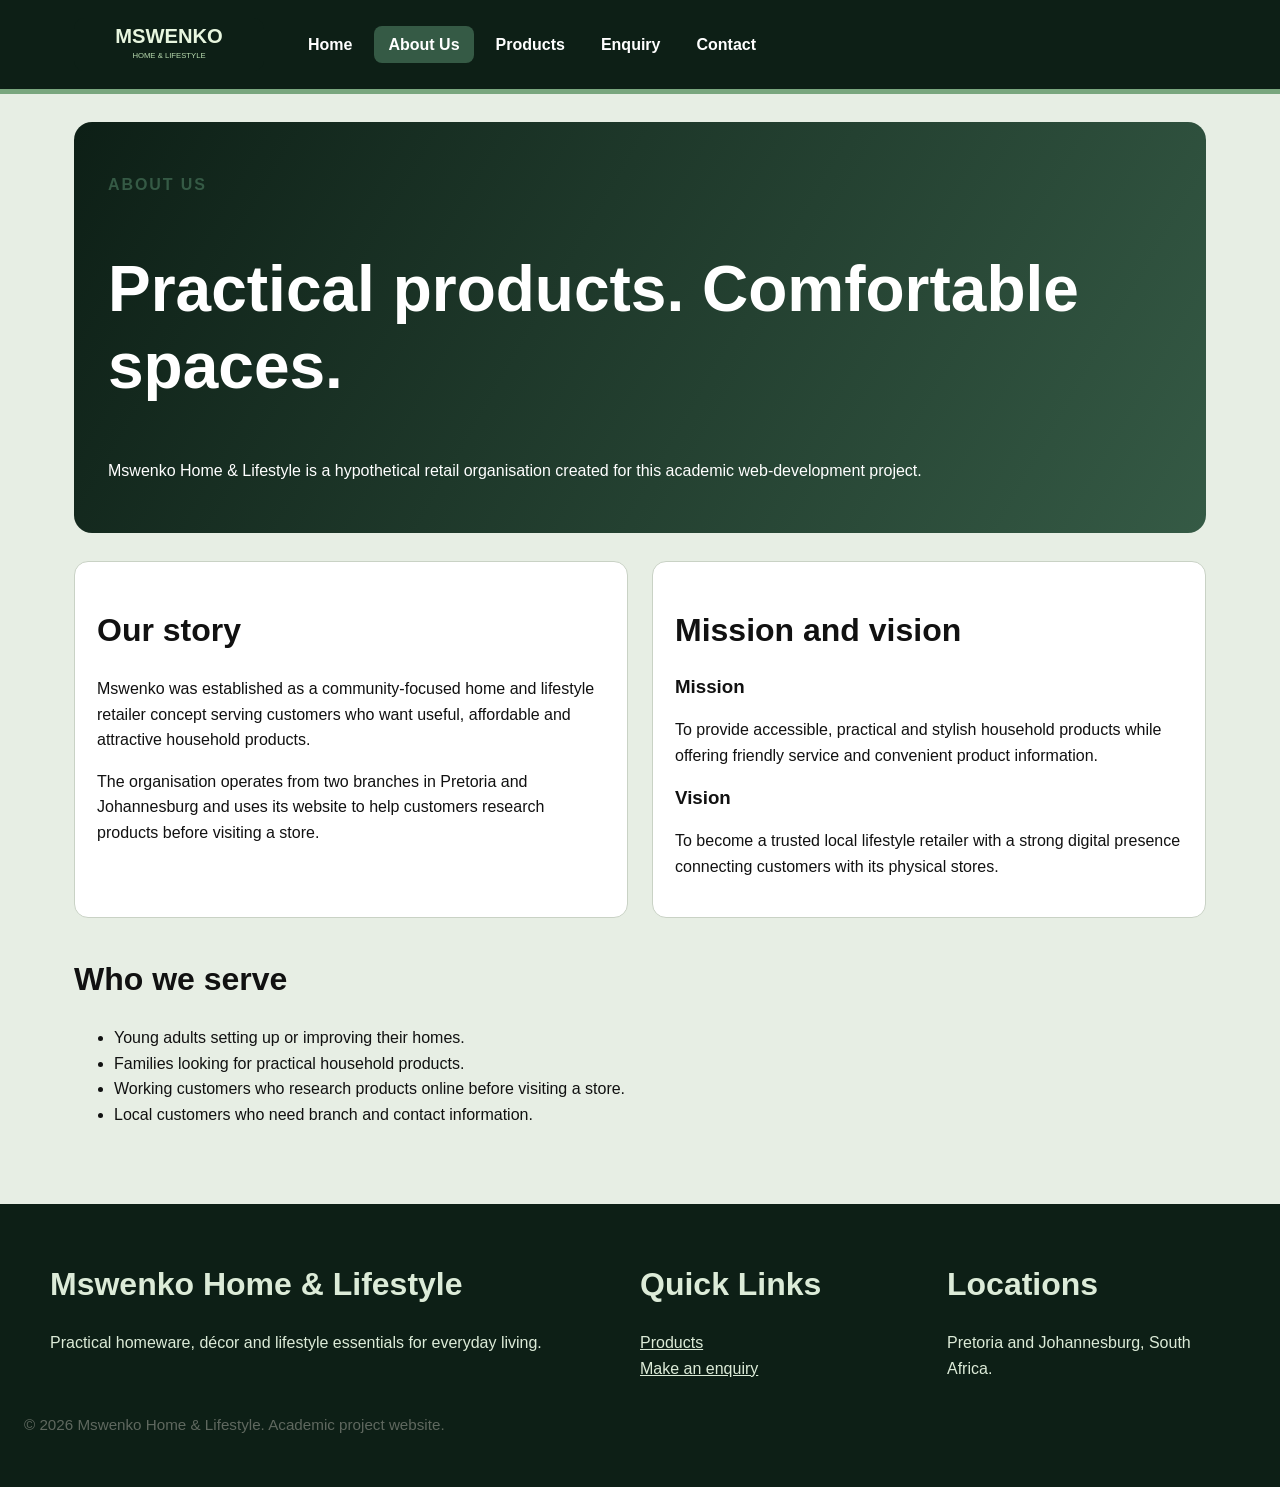
==== about.html @ 0af299ee "initial commit" ====
<!DOCTYPE html>
<html lang="en">
<head>
  <meta charset="utf-8">
  <meta name="viewport" content="width=device-width, initial-scale=1">
  <meta name="description" content="Mswenko Home & Lifestyle Store - homeware and lifestyle products in Pretoria and Johannesburg.">
  <title>About Us | Mswenko Home & Lifestyle</title>
  <link rel="stylesheet" href="css/style.css">
</head>
<body>
<!-- Shared site header and navigation -->
<header class="site-header"><div class="header-inner">
<a href="index.html" aria-label="Mswenko Home and Lifestyle home"><img class="logo" src="images/logo.svg" alt="Mswenko Home and Lifestyle"></a>
<nav aria-label="Primary navigation"><ul class="nav-list"><li><a href="index.html">Home</a></li><li><a href="about.html" aria-current="page">About Us</a></li><li><a href="products.html">Products</a></li><li><a href="enquiry.html">Enquiry</a></li><li><a href="contact.html">Contact</a></li></ul></nav>
</div></header>
<main><section class="page-title"><p class="eyebrow">About us</p><h1>Practical products. Comfortable spaces.</h1><p>Mswenko Home & Lifestyle is a hypothetical retail organisation created for this academic web-development project.</p></section>
<section class="two-col"><article class="card"><h2>Our story</h2><p>Mswenko was established as a community-focused home and lifestyle retailer concept serving customers who want useful, affordable and attractive household products.</p><p>The organisation operates from two branches in Pretoria and Johannesburg and uses its website to help customers research products before visiting a store.</p></article><article class="card"><h2>Mission and vision</h2><h3>Mission</h3><p>To provide accessible, practical and stylish household products while offering friendly service and convenient product information.</p><h3>Vision</h3><p>To become a trusted local lifestyle retailer with a strong digital presence connecting customers with its physical stores.</p></article></section>
<section class="section"><h2>Who we serve</h2><ul><li>Young adults setting up or improving their homes.</li><li>Families looking for practical household products.</li><li>Working customers who research products online before visiting a store.</li><li>Local customers who need branch and contact information.</li></ul></section></main>
<!-- Shared site footer -->
<footer class="site-footer"><div class="footer-inner">
<section><h2>Mswenko Home & Lifestyle</h2><p>Practical homeware, décor and lifestyle essentials for everyday living.</p></section>
<section><h2>Quick Links</h2><p><a href="products.html">Products</a><br><a href="enquiry.html">Make an enquiry</a></p></section>
<section><h2>Locations</h2><p>Pretoria and Johannesburg, South Africa.</p></section>
</div><p class="small">© 2026 Mswenko Home & Lifestyle. Academic project website.</p></footer>
<script src="js/script.js"></script>
</body></html>
---- css/style.css ----
/* Shared responsive styling for Part 1. */
:root{--ink:#111;--green-900:#0d1f16;--green-700:#355a45;--green-500:#79a67e;--green-100:#e8f6df;--cream:#f4f2e8;--white:#fff;--muted:#5f685f;--border:#c9d2c5}
*{box-sizing:border-box}body{margin:0;font-family:Arial,Helvetica,sans-serif;color:var(--ink);background:#e7eee4;line-height:1.6}
img{max-width:100%;display:block}a{color:var(--green-900)}a:focus,button:focus,input:focus,textarea:focus,select:focus{outline:3px solid #c7e7a9;outline-offset:2px}
.site-header{background:var(--green-900);color:white;border-bottom:5px solid var(--green-500)}.header-inner{max-width:1180px;margin:auto;padding:18px 24px;display:flex;align-items:center;gap:30px;flex-wrap:wrap}.logo{width:190px}
.nav-list{display:flex;gap:8px;list-style:none;margin:0;padding:0;flex-wrap:wrap}.nav-list a{color:white;text-decoration:none;padding:10px 14px;border-radius:8px;font-weight:700}.nav-list a:hover,.nav-list a[aria-current=page]{background:var(--green-700)}
main{max-width:1180px;margin:auto;padding:28px 24px 60px}.hero{background:var(--cream);border:1px solid var(--border);border-radius:20px;overflow:hidden;display:grid;grid-template-columns:1.1fr 1fr;align-items:center}.hero-copy{padding:48px}
.eyebrow{text-transform:uppercase;letter-spacing:.12em;font-weight:700;color:var(--green-700)}h1,h2,h3{line-height:1.2}h1{font-size:clamp(2rem,5vw,4.2rem)}h2{font-size:2rem}.hero p{font-size:1.1rem}.hero-image{height:100%;min-height:360px;object-fit:cover}
.btn{display:inline-block;background:var(--ink);color:white;text-decoration:none;border:0;padding:12px 20px;border-radius:8px;font-weight:700;cursor:pointer}.btn.secondary{background:var(--green-700)}
.section{margin-top:42px}.grid{display:grid;grid-template-columns:repeat(3,1fr);gap:18px}.card{background:white;border:1px solid var(--border);border-radius:14px;padding:22px}.two-col{display:grid;grid-template-columns:1fr 1fr;gap:24px}
.notice{background:var(--green-100);border-left:5px solid var(--green-700);padding:18px;border-radius:8px}.page-title{background:linear-gradient(120deg,var(--green-900),var(--green-700));color:white;border-radius:18px;padding:34px;margin-bottom:28px}
.search-box{background:#eef7eb;border:1px solid #8da58e;border-radius:14px;padding:18px;margin-bottom:28px}.search-box form{display:flex;gap:10px}
input,textarea,select{width:100%;padding:12px;border:1px solid #9aa79b;border-radius:7px;font:inherit;background:white}label{font-weight:700;display:block;margin:12px 0 6px}textarea{min-height:150px}.form-grid{display:grid;grid-template-columns:1fr 1fr;gap:14px}.full{grid-column:1/-1}
.location-card{border-top:4px solid var(--green-700)}.small{color:var(--muted);font-size:.95rem}.site-footer{background:var(--green-900);color:#dcebd8;padding:35px 24px}.footer-inner{max-width:1180px;margin:auto;display:grid;grid-template-columns:2fr 1fr 1fr;gap:24px}.site-footer a{color:#dcebd8}
@media(max-width:800px){.hero,.two-col,.footer-inner{grid-template-columns:1fr}.grid{grid-template-columns:1fr 1fr}.header-inner{justify-content:center}.hero-copy{padding:30px}}
@media(max-width:560px){main{padding:18px 14px 45px}.grid,.form-grid{grid-template-columns:1fr}.search-box form{flex-direction:column}.nav-list{justify-content:center}}
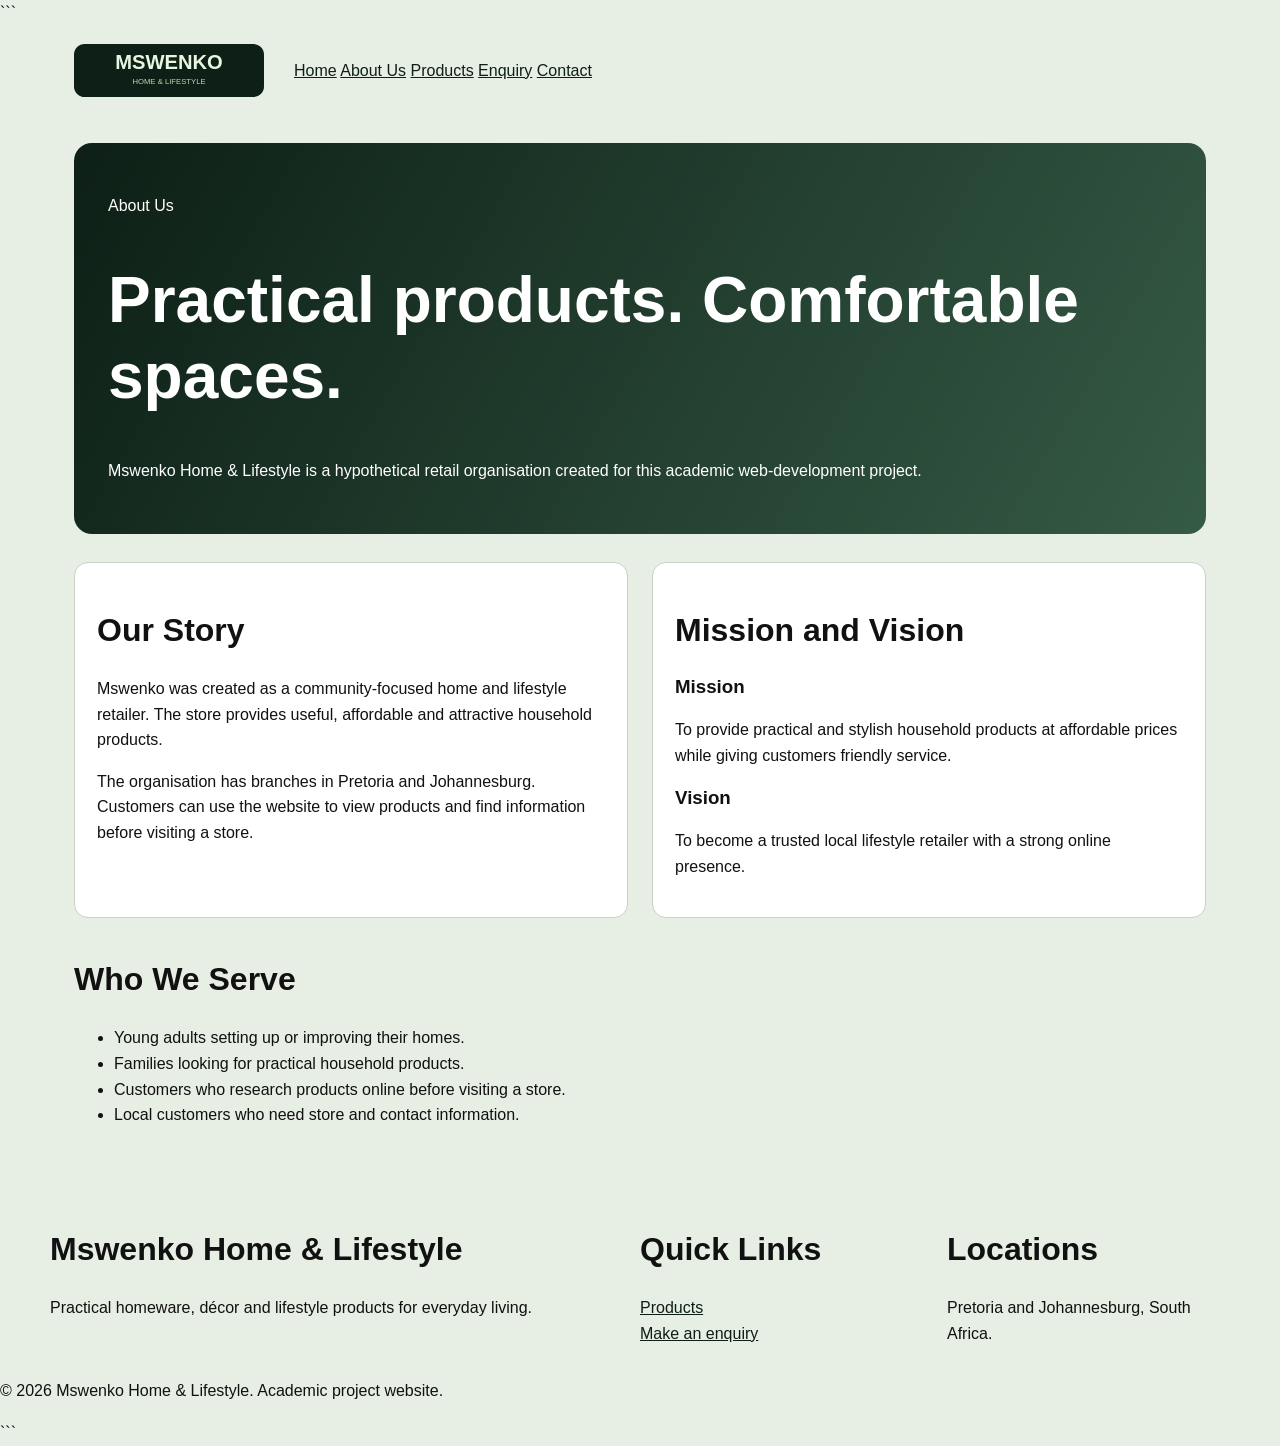
==== commit a43bb67e: "Update about.html" ====
--- a/about.html
+++ b/about.html
@@ -1,26 +1,125 @@
 <!DOCTYPE html>
+
 <html lang="en">
+
 <head>
-  <meta charset="utf-8">
-  <meta name="viewport" content="width=device-width, initial-scale=1">
-  <meta name="description" content="Mswenko Home & Lifestyle Store - homeware and lifestyle products in Pretoria and Johannesburg.">
-  <title>About Us | Mswenko Home & Lifestyle</title>
-  <link rel="stylesheet" href="css/style.css">
+    <meta charset="UTF-8">
+    <meta name="viewport" content="width=device-width, initial-scale=1.0">
+    <meta name="description" content="About Mswenko Home and Lifestyle">
+    <title>About Us | Mswenko Home & Lifestyle</title>
+    <link rel="stylesheet" href="css/style.css">
 </head>
+
 <body>
-<!-- Shared site header and navigation -->
-<header class="site-header"><div class="header-inner">
-<a href="index.html" aria-label="Mswenko Home and Lifestyle home"><img class="logo" src="images/logo.svg" alt="Mswenko Home and Lifestyle"></a>
-<nav aria-label="Primary navigation"><ul class="nav-list"><li><a href="index.html">Home</a></li><li><a href="about.html" aria-current="page">About Us</a></li><li><a href="products.html">Products</a></li><li><a href="enquiry.html">Enquiry</a></li><li><a href="contact.html">Contact</a></li></ul></nav>
-</div></header>
-<main><section class="page-title"><p class="eyebrow">About us</p><h1>Practical products. Comfortable spaces.</h1><p>Mswenko Home & Lifestyle is a hypothetical retail organisation created for this academic web-development project.</p></section>
-<section class="two-col"><article class="card"><h2>Our story</h2><p>Mswenko was established as a community-focused home and lifestyle retailer concept serving customers who want useful, affordable and attractive household products.</p><p>The organisation operates from two branches in Pretoria and Johannesburg and uses its website to help customers research products before visiting a store.</p></article><article class="card"><h2>Mission and vision</h2><h3>Mission</h3><p>To provide accessible, practical and stylish household products while offering friendly service and convenient product information.</p><h3>Vision</h3><p>To become a trusted local lifestyle retailer with a strong digital presence connecting customers with its physical stores.</p></article></section>
-<section class="section"><h2>Who we serve</h2><ul><li>Young adults setting up or improving their homes.</li><li>Families looking for practical household products.</li><li>Working customers who research products online before visiting a store.</li><li>Local customers who need branch and contact information.</li></ul></section></main>
-<!-- Shared site footer -->
-<footer class="site-footer"><div class="footer-inner">
-<section><h2>Mswenko Home & Lifestyle</h2><p>Practical homeware, décor and lifestyle essentials for everyday living.</p></section>
-<section><h2>Quick Links</h2><p><a href="products.html">Products</a><br><a href="enquiry.html">Make an enquiry</a></p></section>
-<section><h2>Locations</h2><p>Pretoria and Johannesburg, South Africa.</p></section>
-</div><p class="small">© 2026 Mswenko Home & Lifestyle. Academic project website.</p></footer>
+
+```
+<header>
+    <div class="header-inner">
+        <a href="index.html">
+            <img src="images/logo.svg" alt="Mswenko Home and Lifestyle" class="logo">
+        </a>
+
+        <nav>
+            <a href="index.html">Home</a>
+            <a href="about.html">About Us</a>
+            <a href="products.html">Products</a>
+            <a href="enquiry.html">Enquiry</a>
+            <a href="contact.html">Contact</a>
+        </nav>
+    </div>
+</header>
+
+<main>
+
+    <div class="page-title">
+        <p>About Us</p>
+        <h1>Practical products. Comfortable spaces.</h1>
+        <p>
+            Mswenko Home & Lifestyle is a hypothetical retail organisation
+            created for this academic web-development project.
+        </p>
+    </div>
+
+    <div class="two-col">
+
+        <div class="card">
+            <h2>Our Story</h2>
+
+            <p>
+                Mswenko was created as a community-focused home and
+                lifestyle retailer. The store provides useful, affordable
+                and attractive household products.
+            </p>
+
+            <p>
+                The organisation has branches in Pretoria and Johannesburg.
+                Customers can use the website to view products and find
+                information before visiting a store.
+            </p>
+        </div>
+
+        <div class="card">
+            <h2>Mission and Vision</h2>
+
+            <h3>Mission</h3>
+            <p>
+                To provide practical and stylish household products at
+                affordable prices while giving customers friendly service.
+            </p>
+
+            <h3>Vision</h3>
+            <p>
+                To become a trusted local lifestyle retailer with a strong
+                online presence.
+            </p>
+        </div>
+
+    </div>
+
+    <div class="section">
+        <h2>Who We Serve</h2>
+
+        <ul>
+            <li>Young adults setting up or improving their homes.</li>
+            <li>Families looking for practical household products.</li>
+            <li>Customers who research products online before visiting a store.</li>
+            <li>Local customers who need store and contact information.</li>
+        </ul>
+    </div>
+
+</main>
+
+<footer>
+    <div class="footer-inner">
+
+        <div>
+            <h2>Mswenko Home & Lifestyle</h2>
+            <p>
+                Practical homeware, décor and lifestyle products
+                for everyday living.
+            </p>
+        </div>
+
+        <div>
+            <h2>Quick Links</h2>
+            <p>
+                <a href="products.html">Products</a><br>
+                <a href="enquiry.html">Make an enquiry</a>
+            </p>
+        </div>
+
+        <div>
+            <h2>Locations</h2>
+            <p>Pretoria and Johannesburg, South Africa.</p>
+        </div>
+
+    </div>
+
+    <p>© 2026 Mswenko Home & Lifestyle. Academic project website.</p>
+</footer>
+
 <script src="js/script.js"></script>
-</body></html>+```
+
+</body>
+</html>
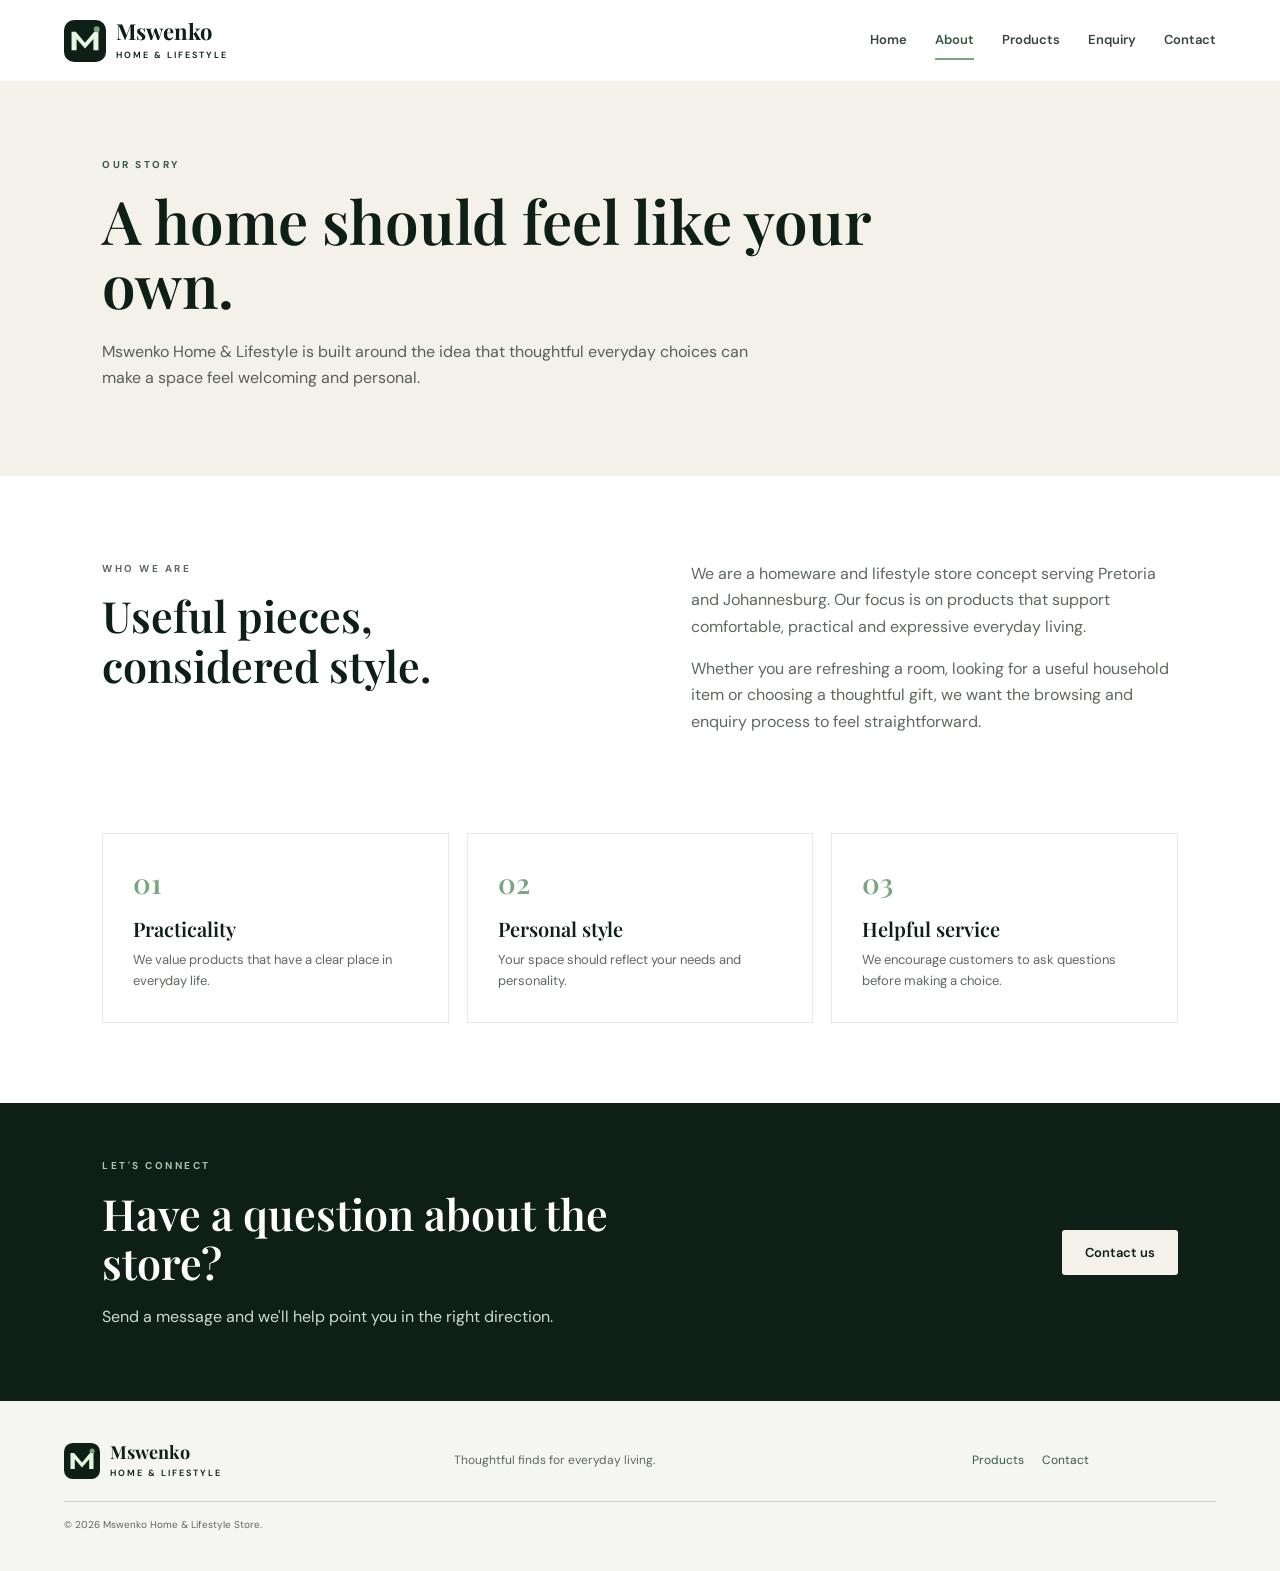
==== commit 096f4d63: "WEDE5020 part 3 submission" ====
--- a/about.html
+++ b/about.html
@@ -1,125 +1,15 @@
-<!DOCTYPE html>
-
-<html lang="en">
-
+<!doctype html>
+<html lang="en-ZA">
 <head>
-    <meta charset="UTF-8">
-    <meta name="viewport" content="width=device-width, initial-scale=1.0">
-    <meta name="description" content="About Mswenko Home and Lifestyle">
-    <title>About Us | Mswenko Home & Lifestyle</title>
-    <link rel="stylesheet" href="css/style.css">
+  <meta charset="utf-8"><meta name="viewport" content="width=device-width, initial-scale=1">
+  <meta name="description" content="Learn about Mswenko Home & Lifestyle Store and our approach to practical, considered homeware in Pretoria and Johannesburg.">
+  <meta name="keywords" content="about Mswenko, home lifestyle store South Africa, homeware Pretoria Johannesburg">
+  <title>About Us | Mswenko Home & Lifestyle</title><link rel="canonical" href="https://YOUR-PUBLISHED-DOMAIN.example/about.html"><link rel="icon" href="images/logo.svg" type="image/svg+xml"><link rel="stylesheet" href="css/style.css">
 </head>
-
-<body>
-
-```
-<header>
-    <div class="header-inner">
-        <a href="index.html">
-            <img src="images/logo.svg" alt="Mswenko Home and Lifestyle" class="logo">
-        </a>
-
-        <nav>
-            <a href="index.html">Home</a>
-            <a href="about.html">About Us</a>
-            <a href="products.html">Products</a>
-            <a href="enquiry.html">Enquiry</a>
-            <a href="contact.html">Contact</a>
-        </nav>
-    </div>
-</header>
-
-<main>
-
-    <div class="page-title">
-        <p>About Us</p>
-        <h1>Practical products. Comfortable spaces.</h1>
-        <p>
-            Mswenko Home & Lifestyle is a hypothetical retail organisation
-            created for this academic web-development project.
-        </p>
-    </div>
-
-    <div class="two-col">
-
-        <div class="card">
-            <h2>Our Story</h2>
-
-            <p>
-                Mswenko was created as a community-focused home and
-                lifestyle retailer. The store provides useful, affordable
-                and attractive household products.
-            </p>
-
-            <p>
-                The organisation has branches in Pretoria and Johannesburg.
-                Customers can use the website to view products and find
-                information before visiting a store.
-            </p>
-        </div>
-
-        <div class="card">
-            <h2>Mission and Vision</h2>
-
-            <h3>Mission</h3>
-            <p>
-                To provide practical and stylish household products at
-                affordable prices while giving customers friendly service.
-            </p>
-
-            <h3>Vision</h3>
-            <p>
-                To become a trusted local lifestyle retailer with a strong
-                online presence.
-            </p>
-        </div>
-
-    </div>
-
-    <div class="section">
-        <h2>Who We Serve</h2>
-
-        <ul>
-            <li>Young adults setting up or improving their homes.</li>
-            <li>Families looking for practical household products.</li>
-            <li>Customers who research products online before visiting a store.</li>
-            <li>Local customers who need store and contact information.</li>
-        </ul>
-    </div>
-
-</main>
-
-<footer>
-    <div class="footer-inner">
-
-        <div>
-            <h2>Mswenko Home & Lifestyle</h2>
-            <p>
-                Practical homeware, décor and lifestyle products
-                for everyday living.
-            </p>
-        </div>
-
-        <div>
-            <h2>Quick Links</h2>
-            <p>
-                <a href="products.html">Products</a><br>
-                <a href="enquiry.html">Make an enquiry</a>
-            </p>
-        </div>
-
-        <div>
-            <h2>Locations</h2>
-            <p>Pretoria and Johannesburg, South Africa.</p>
-        </div>
-
-    </div>
-
-    <p>© 2026 Mswenko Home & Lifestyle. Academic project website.</p>
-</footer>
-
-<script src="js/script.js"></script>
-```
-
-</body>
-</html>
+<body><a class="skip-link" href="#main">Skip to content</a>
+<header class="site-header"><a class="brand" href="index.html"><img src="images/logo.svg" alt="" width="42" height="42"><span>Mswenko <small>HOME &amp; LIFESTYLE</small></span></a><button class="menu-toggle" aria-expanded="false" aria-controls="primary-nav" aria-label="Open navigation">☰</button><nav id="primary-nav" class="primary-nav" aria-label="Main navigation"><a href="index.html">Home</a><a href="about.html" aria-current="page">About</a><a href="products.html">Products</a><a href="enquiry.html">Enquiry</a><a href="contact.html">Contact</a></nav></header>
+<main id="main"><section class="page-hero"><p class="eyebrow">OUR STORY</p><h1>A home should feel like your own.</h1><p>Mswenko Home &amp; Lifestyle is built around the idea that thoughtful everyday choices can make a space feel welcoming and personal.</p></section>
+<section class="section two-column"><div><p class="eyebrow">WHO WE ARE</p><h2>Useful pieces, considered style.</h2></div><div><p>We are a homeware and lifestyle store concept serving Pretoria and Johannesburg. Our focus is on products that support comfortable, practical and expressive everyday living.</p><p>Whether you are refreshing a room, looking for a useful household item or choosing a thoughtful gift, we want the browsing and enquiry process to feel straightforward.</p></div></section>
+<section class="section values-grid"><article class="feature-card"><span class="feature-icon">01</span><h3>Practicality</h3><p>We value products that have a clear place in everyday life.</p></article><article class="feature-card"><span class="feature-icon">02</span><h3>Personal style</h3><p>Your space should reflect your needs and personality.</p></article><article class="feature-card"><span class="feature-icon">03</span><h3>Helpful service</h3><p>We encourage customers to ask questions before making a choice.</p></article></section>
+<section class="cta-band"><div><p class="eyebrow">LET'S CONNECT</p><h2>Have a question about the store?</h2><p>Send a message and we'll help point you in the right direction.</p></div><a class="button button-light" href="contact.html">Contact us</a></section></main>
+<footer class="site-footer"><a class="brand brand-footer" href="index.html"><img src="images/logo.svg" alt="" width="36" height="36"><span>Mswenko <small>HOME &amp; LIFESTYLE</small></span></a><p>Thoughtful finds for everyday living.</p><div class="footer-links"><a href="products.html">Products</a><a href="contact.html">Contact</a></div><small>© <span data-year></span> Mswenko Home &amp; Lifestyle Store.</small></footer><script src="js/script.js" defer></script></body></html>
--- a/css/style.css
+++ b/css/style.css
@@ -1,16 +1,3 @@
-/* Shared responsive styling for Part 1. */
-:root{--ink:#111;--green-900:#0d1f16;--green-700:#355a45;--green-500:#79a67e;--green-100:#e8f6df;--cream:#f4f2e8;--white:#fff;--muted:#5f685f;--border:#c9d2c5}
-*{box-sizing:border-box}body{margin:0;font-family:Arial,Helvetica,sans-serif;color:var(--ink);background:#e7eee4;line-height:1.6}
-img{max-width:100%;display:block}a{color:var(--green-900)}a:focus,button:focus,input:focus,textarea:focus,select:focus{outline:3px solid #c7e7a9;outline-offset:2px}
-.site-header{background:var(--green-900);color:white;border-bottom:5px solid var(--green-500)}.header-inner{max-width:1180px;margin:auto;padding:18px 24px;display:flex;align-items:center;gap:30px;flex-wrap:wrap}.logo{width:190px}
-.nav-list{display:flex;gap:8px;list-style:none;margin:0;padding:0;flex-wrap:wrap}.nav-list a{color:white;text-decoration:none;padding:10px 14px;border-radius:8px;font-weight:700}.nav-list a:hover,.nav-list a[aria-current=page]{background:var(--green-700)}
-main{max-width:1180px;margin:auto;padding:28px 24px 60px}.hero{background:var(--cream);border:1px solid var(--border);border-radius:20px;overflow:hidden;display:grid;grid-template-columns:1.1fr 1fr;align-items:center}.hero-copy{padding:48px}
-.eyebrow{text-transform:uppercase;letter-spacing:.12em;font-weight:700;color:var(--green-700)}h1,h2,h3{line-height:1.2}h1{font-size:clamp(2rem,5vw,4.2rem)}h2{font-size:2rem}.hero p{font-size:1.1rem}.hero-image{height:100%;min-height:360px;object-fit:cover}
-.btn{display:inline-block;background:var(--ink);color:white;text-decoration:none;border:0;padding:12px 20px;border-radius:8px;font-weight:700;cursor:pointer}.btn.secondary{background:var(--green-700)}
-.section{margin-top:42px}.grid{display:grid;grid-template-columns:repeat(3,1fr);gap:18px}.card{background:white;border:1px solid var(--border);border-radius:14px;padding:22px}.two-col{display:grid;grid-template-columns:1fr 1fr;gap:24px}
-.notice{background:var(--green-100);border-left:5px solid var(--green-700);padding:18px;border-radius:8px}.page-title{background:linear-gradient(120deg,var(--green-900),var(--green-700));color:white;border-radius:18px;padding:34px;margin-bottom:28px}
-.search-box{background:#eef7eb;border:1px solid #8da58e;border-radius:14px;padding:18px;margin-bottom:28px}.search-box form{display:flex;gap:10px}
-input,textarea,select{width:100%;padding:12px;border:1px solid #9aa79b;border-radius:7px;font:inherit;background:white}label{font-weight:700;display:block;margin:12px 0 6px}textarea{min-height:150px}.form-grid{display:grid;grid-template-columns:1fr 1fr;gap:14px}.full{grid-column:1/-1}
-.location-card{border-top:4px solid var(--green-700)}.small{color:var(--muted);font-size:.95rem}.site-footer{background:var(--green-900);color:#dcebd8;padding:35px 24px}.footer-inner{max-width:1180px;margin:auto;display:grid;grid-template-columns:2fr 1fr 1fr;gap:24px}.site-footer a{color:#dcebd8}
-@media(max-width:800px){.hero,.two-col,.footer-inner{grid-template-columns:1fr}.grid{grid-template-columns:1fr 1fr}.header-inner{justify-content:center}.hero-copy{padding:30px}}
-@media(max-width:560px){main{padding:18px 14px 45px}.grid,.form-grid{grid-template-columns:1fr}.search-box form{flex-direction:column}.nav-list{justify-content:center}}+@import url('https://fonts.googleapis.com/css2?family=DM+Sans:wght@400;500;600;700&family=Playfair+Display:wght@500;600;700&display=swap');
+:root{--ink:#111;--green-900:#0d1f16;--green-700:#355a45;--green-500:#79a67e;--green-100:#e8f6df;--cream:#f4f2e8;--white:#fff;--muted:#5f685f;--border:#c9d2c5;--shadow:0 18px 50px rgba(13,31,22,.09)}
+*{box-sizing:border-box}html{scroll-behavior:smooth}body{margin:0;background:#fff;color:var(--ink);font-family:'DM Sans',Arial,sans-serif;line-height:1.65}a{color:inherit}img{max-width:100%;display:block}.skip-link{position:absolute;left:-999px;top:0;background:#fff;padding:10px;z-index:99}.skip-link:focus{left:10px}.site-header{height:auto;min-height:82px;padding:14px max(5vw,22px);display:flex;align-items:center;justify-content:space-between;gap:25px;background:rgba(255,255,255,.96);border-bottom:1px solid #edf0eb;position:sticky;top:0;z-index:20;backdrop-filter:blur(12px)}.brand{display:flex;align-items:center;gap:10px;text-decoration:none;color:var(--green-900);font-family:'Playfair Display',serif;font-size:22px;font-weight:700;line-height:1.05}.brand small{display:block;font:600 9px 'DM Sans',sans-serif;letter-spacing:2px;margin-top:5px}.primary-nav{display:flex;gap:28px;align-items:center}.primary-nav a{text-decoration:none;font-size:13px;font-weight:600;color:#39443c;padding:8px 0;border-bottom:2px solid transparent}.primary-nav a:hover,.primary-nav a[aria-current=page]{color:var(--green-700);border-color:var(--green-500)}.menu-toggle{display:none;border:1px solid var(--border);background:white;border-radius:9px;padding:8px 12px;font-size:20px}.hero{min-height:570px;background:var(--cream);display:grid;grid-template-columns:1fr 1fr;align-items:center;padding:70px max(8vw,25px);gap:5vw;overflow:hidden}.hero-copy{max-width:560px}.eyebrow{font-size:10px;letter-spacing:2.5px;font-weight:700;color:var(--green-700);margin:0 0 14px}.hero h1,.page-hero h1{font:600 clamp(42px,5vw,68px)/1.08 'Playfair Display',Georgia,serif;color:var(--green-900);margin:0 0 22px}.hero-copy>p:not(.eyebrow),.page-hero>p:not(.eyebrow){max-width:520px;color:#566057;font-size:16px}.hero-actions{display:flex;align-items:center;gap:24px;margin-top:30px}.button{display:inline-flex;align-items:center;justify-content:center;border:0;border-radius:3px;background:var(--green-900);color:white;text-decoration:none;padding:14px 23px;font:600 13px 'DM Sans',sans-serif;cursor:pointer;transition:transform .2s,background .2s}.button:hover{background:var(--green-700);transform:translateY(-2px)}.text-link{font-size:13px;font-weight:700;color:var(--green-700);text-decoration:none}.hero-art{height:400px;max-width:520px;width:100%;justify-self:center;position:relative;background:#d9dfd0;border-radius:48% 48% 4px 4px;overflow:hidden;box-shadow:var(--shadow)}.sun{position:absolute;width:190px;height:190px;border-radius:50%;background:#e7b978;right:12%;top:9%}.arch{position:absolute;bottom:-20px;left:13%;width:74%;height:75%;border-radius:50% 50% 0 0;background:#f4eee1;border:12px solid #c1a98d}.plant{position:absolute;left:18%;top:18%;font-size:100px;color:#55785b;transform:rotate(-20deg)}.vase{position:absolute;right:22%;bottom:15%;width:90px;height:130px;background:#b67c58;border-radius:40% 40% 30% 30%}.book{position:absolute;right:10%;bottom:13%;width:130px;height:18px;background:#526a55;transform:rotate(-5deg)}.art-label{position:absolute;bottom:18px;left:0;right:0;text-align:center;font-size:10px;letter-spacing:4px;font-weight:700;color:#4d5d4d}.section{padding:82px max(8vw,25px)}.intro-grid,.two-column{display:grid;grid-template-columns:1fr 1fr;gap:8vw;align-items:start}.section h2,.cta-band h2,.two-column h2{font:600 clamp(30px,3.4vw,43px)/1.15 'Playfair Display',Georgia,serif;color:var(--green-900);margin:0}.intro-grid>p,.two-column p{color:var(--muted);margin-top:3px}.feature-section{background:#fafbf8}.section-heading{display:flex;justify-content:space-between;align-items:end;gap:25px;margin-bottom:32px}.feature-grid,.values-grid{display:grid;grid-template-columns:repeat(3,1fr);gap:18px}.feature-card{background:white;border:1px solid #e5eae2;padding:30px;min-height:190px;transition:transform .25s,box-shadow .25s}.feature-card:hover{transform:translateY(-5px);box-shadow:var(--shadow)}.feature-icon{font:600 28px 'Playfair Display',serif;color:var(--green-500)}.feature-card h3{font:600 20px 'Playfair Display',serif;color:var(--green-900);margin:12px 0 7px}.feature-card p{font-size:13px;color:var(--muted);margin:0}.cta-band{background:var(--green-900);color:white;padding:55px max(8vw,25px);display:flex;align-items:center;justify-content:space-between;gap:30px}.cta-band h2{color:white;max-width:600px}.cta-band p:not(.eyebrow){color:#d0d9d0}.cta-band .eyebrow{color:#a9c7a8}.button-light{background:#f4f2e8;color:var(--green-900);white-space:nowrap}.button-light:hover{background:white;color:var(--green-900)}.site-footer{padding:38px max(5vw,22px);display:grid;grid-template-columns:1fr 1fr 1fr;gap:18px;align-items:center;background:#f5f6f2;color:var(--muted);font-size:12px}.brand-footer{font-size:18px;color:var(--green-900)}.brand-footer img{width:36px}.footer-links{display:flex;gap:18px;justify-content:center}.footer-links a{color:var(--green-700);text-decoration:none}.site-footer>small{grid-column:1/-1;border-top:1px solid var(--border);padding-top:15px}.page-hero{background:var(--cream);padding:75px max(8vw,25px) 68px}.page-hero h1{max-width:800px;font-size:clamp(40px,5vw,60px)}.page-hero>p:not(.eyebrow){max-width:650px}.values-grid{padding:0 max(8vw,25px) 80px}.catalogue-tools{display:grid;grid-template-columns:2fr 1fr 1fr;gap:15px;align-items:end}.catalogue-tools label,.site-form label{display:grid;gap:7px;font-size:12px;font-weight:700;color:#39443c}.catalogue-tools input,.catalogue-tools select,.site-form input,.site-form select,.site-form textarea{width:100%;border:1px solid var(--border);border-radius:3px;background:#fff;padding:13px;font:14px 'DM Sans',sans-serif;color:var(--ink)}.catalogue-tools input:focus,.catalogue-tools select:focus,.site-form input:focus,.site-form select:focus,.site-form textarea:focus{outline:2px solid #9bbd9b;outline-offset:1px}.result-count{font-size:12px;color:var(--muted);margin:18px 0}.product-grid{display:grid;grid-template-columns:repeat(3,1fr);gap:20px}.product-card{border:1px solid #e5eae2;background:white;overflow:hidden}.product-visual{height:220px;display:grid;place-items:center;position:relative;cursor:zoom-in}.product-visual span{font:600 72px 'Playfair Display',serif;color:rgba(13,31,22,.7)}.product-card:nth-child(3n+1) .product-visual{background:#e7e9dc}.product-card:nth-child(3n+2) .product-visual{background:#e9d9ca}.product-card:nth-child(3n) .product-visual{background:#d9e3dc}.product-info{padding:18px}.product-info h3{font:600 20px 'Playfair Display',serif;color:var(--green-900);margin:0}.product-info p{font-size:12px;color:var(--muted);margin:6px 0 12px}.product-meta{display:flex;justify-content:space-between;align-items:center;font-size:11px;color:var(--green-700);font-weight:700}.product-info a{display:inline-block;margin-top:14px;font-size:12px;font-weight:700;color:var(--green-700)}.form-layout{display:grid;grid-template-columns:.8fr 1.2fr;gap:8vw;align-items:start}.form-layout h2{margin-bottom:15px}.form-layout p{color:var(--muted);font-size:14px}.site-form{display:grid;gap:17px;padding:30px;border:1px solid #e2e8df;box-shadow:var(--shadow)}.site-form textarea{resize:vertical}.site-form .button{justify-self:start}.form-feedback{font-size:13px;margin:0;min-height:20px}.form-feedback.success{color:#24613a}.form-feedback.error{color:#a12d2d}.note-card{background:var(--green-100);padding:18px;margin-top:25px;color:var(--green-900)}.note-card p{margin-bottom:0}.lightbox{position:fixed;inset:0;background:rgba(7,18,12,.88);z-index:50;display:grid;place-items:center;padding:25px}.lightbox[hidden]{display:none}.lightbox-close{position:absolute;top:20px;right:25px;color:white;background:transparent;border:0;font-size:42px;cursor:pointer}.lightbox-content{color:white;text-align:center;font:600 40px 'Playfair Display',serif}.lightbox-content .product-visual{width:min(80vw,600px);height:min(65vh,450px);cursor:default;border-radius:4px}.no-results{grid-column:1/-1;padding:35px;text-align:center;background:#f5f6f2;color:var(--muted)}.fade-in{animation:fadeUp .65s both}@keyframes fadeUp{from{opacity:0;transform:translateY(12px)}to{opacity:1;transform:translateY(0)}}@media(max-width:760px){.site-header{min-height:70px}.menu-toggle{display:block}.primary-nav{display:none;position:absolute;top:100%;left:0;right:0;background:white;padding:15px 24px 22px;box-shadow:var(--shadow);flex-direction:column;align-items:stretch;gap:8px}.primary-nav.open{display:flex}.primary-nav a{padding:9px 0}.hero{grid-template-columns:1fr;padding-top:55px;gap:35px}.hero-art{height:300px;max-width:420px}.intro-grid,.two-column,.form-layout{grid-template-columns:1fr;gap:25px}.feature-grid,.values-grid,.product-grid{grid-template-columns:1fr 1fr}.section-heading,.cta-band{align-items:flex-start;flex-direction:column}.catalogue-tools{grid-template-columns:1fr 1fr}.catalogue-tools label:first-child{grid-column:1/-1}.site-footer{grid-template-columns:1fr 1fr}.site-footer>p{grid-column:1/-1;grid-row:2}.footer-links{justify-content:flex-end}.site-footer>small{grid-column:1/-1}}@media(max-width:480px){.feature-grid,.values-grid,.product-grid{grid-template-columns:1fr}.catalogue-tools{grid-template-columns:1fr}.catalogue-tools label:first-child{grid-column:auto}.hero h1{font-size:43px}.section{padding-top:58px;padding-bottom:58px}.site-form{padding:20px}.site-footer{grid-template-columns:1fr}.site-footer>p,.footer-links{grid-column:auto;grid-row:auto;justify-content:flex-start}}
